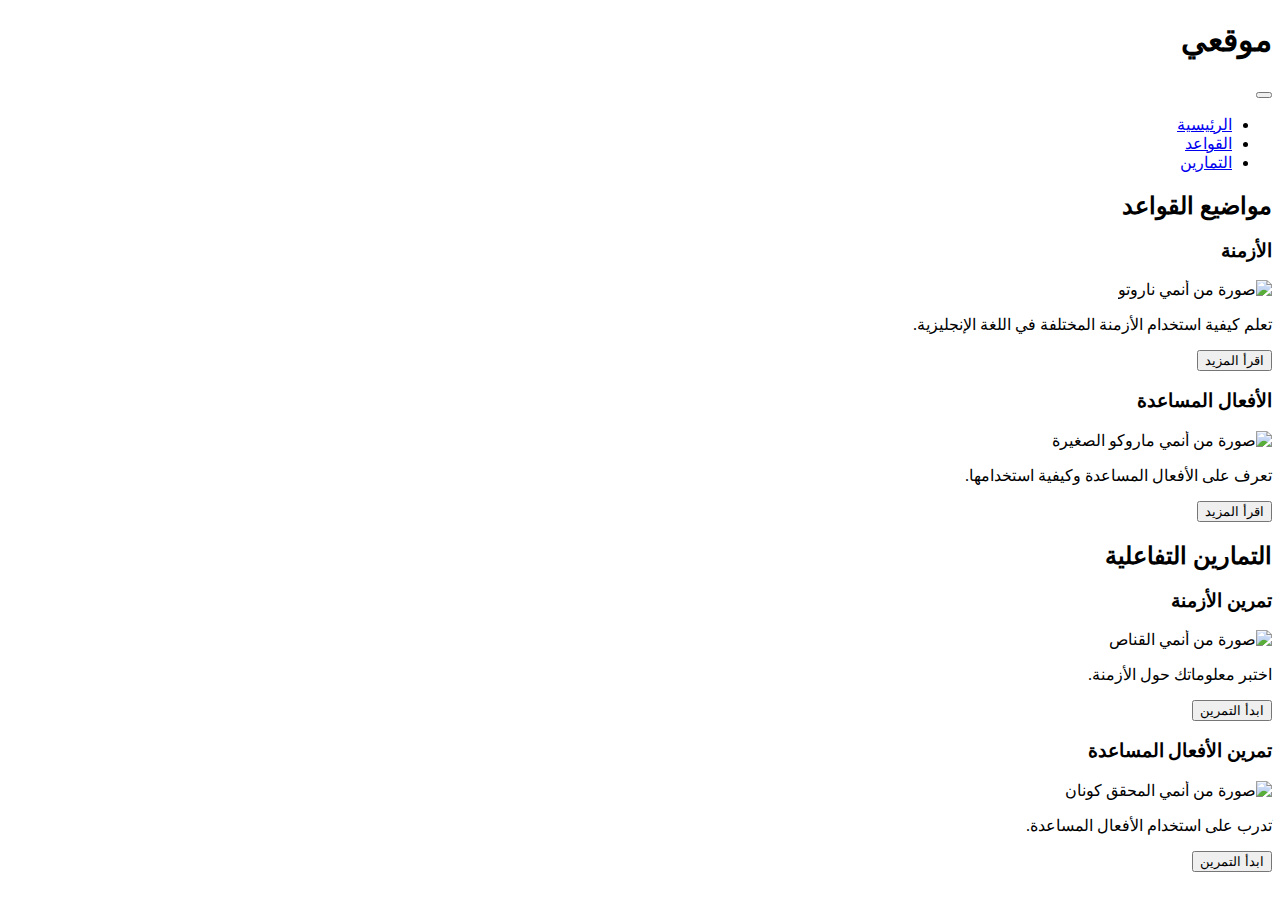
==== index.html @ b3e502c0 "Add files via upload" ====
<!DOCTYPE html>
<html lang="ar" dir="rtl">
<head>
    <meta charset="UTF-8">
    <meta name="viewport" content="width=device-width, initial-scale=1.0">
    <title>تعلم قواعد اللغة الإنجليزية (نمط الأنمي)</title>
    <link rel="stylesheet" href="style.css">
    <link rel="preconnect" href="https://fonts.googleapis.com">
    <link rel="preconnect" href="https://fonts.gstatic.com" crossorigin>
    <link href="https://fonts.googleapis.com/css2?family=M+PLUS+Rounded+1c:wght@300;400;700&display=swap" rel="stylesheet">
</head>
<body>
    <header class="header">
        <h1 class="logo">موقعي</h1>
        <button id="menu-toggle" class="menu-toggle">
            <div class="bar"></div>
            <div class="bar"></div>
            <div class="bar"></div>
        </button>
    </header>

    <nav id="menu" class="menu">
        <ul>
            <li><a href="index.html">الرئيسية</a></li>
            <li><a href="rules.html">القواعد</a></li>
            <li><a href="exercise.html">التمارين</a></li>
        </ul>
    </nav>

    <main class="main-content">
        <section class="grammar-topics">
            <h2>مواضيع القواعد</h2>
            <div class="topic-card">
                <h3>الأزمنة</h3>
                <img src="imagesnaruto_classroom.jpg" alt="صورة من أنمي ناروتو" class="topic-image">
                <p>تعلم كيفية استخدام الأزمنة المختلفة في اللغة الإنجليزية.</p>
                <button class="learn-more" onclick="location.href='rules.html#times'">اقرأ المزيد</button>
            </div>
            <div class="topic-card">
                <h3>الأفعال المساعدة</h3>
                <img src="imagesmaruko_friends (2).jpg" alt="صورة من أنمي ماروكو الصغيرة" class="topic-image">
                <p>تعرف على الأفعال المساعدة وكيفية استخدامها.</p>
                <button class="learn-more" onclick="location.href='rules.html#auxiliary'">اقرأ المزيد</button>
            </div>
        </section>

        <section class="exercise">
            <h2>التمارين التفاعلية</h2>
            <div class="exercise-card">
                <h3>تمرين الأزمنة</h3>
                <img src="imageshunter_x_hunter_group.jpg" alt="صورة من أنمي القناص" class="exercise-image">
                <p>اختبر معلوماتك حول الأزمنة.</p>
                <button class="start-exercise" onclick="location.href='exercise.html#times'">ابدأ التمرين</button>
            </div>
            <div class="exercise-card">
                <h3>تمرين الأفعال المساعدة</h3>
                <img src="imagesconan_classroom.jpg" alt="صورة من أنمي المحقق كونان" class="exercise-image">
                <p>تدرب على استخدام الأفعال المساعدة.</p>
                <button class="start-exercise" onclick="location.href='exercise.html#auxiliary'">ابدأ التمرين</button>
            </div>
        </section>
    </main>

    <script src="script.js"></script>
</body>
</html>
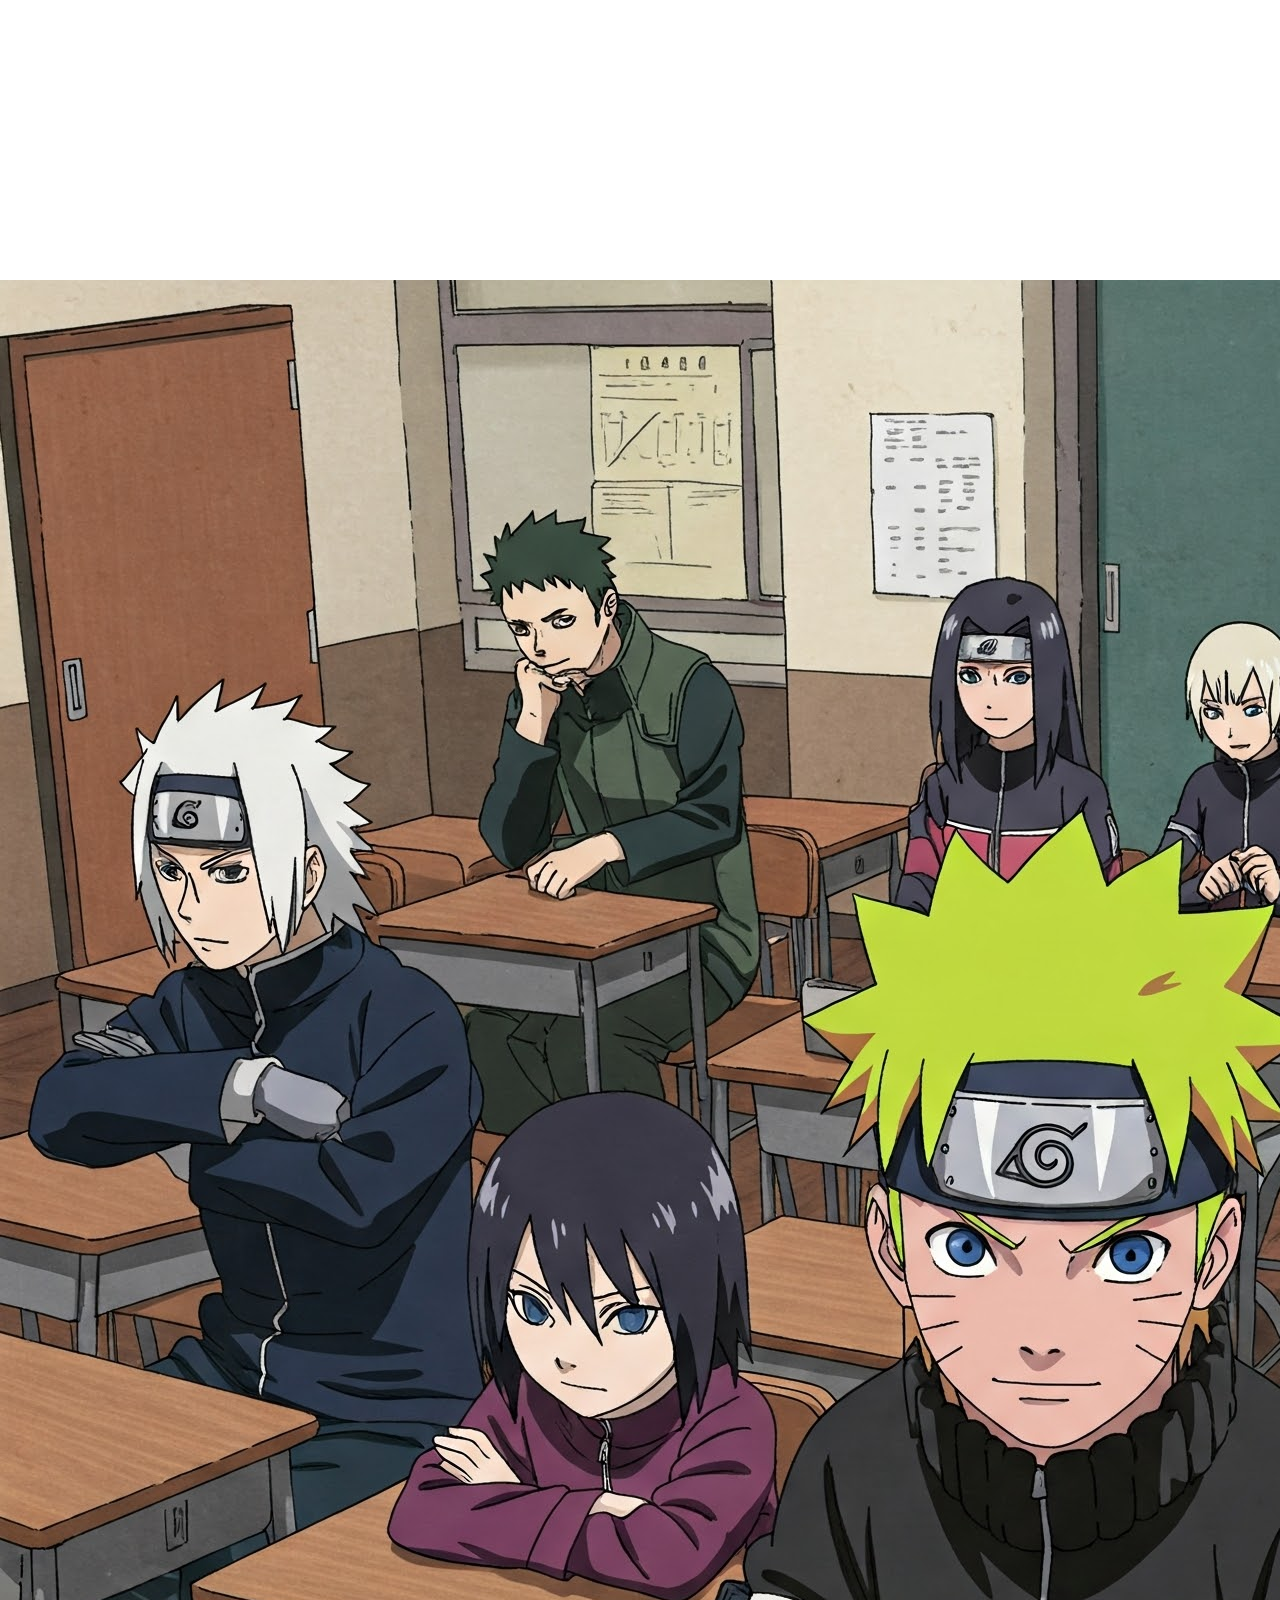
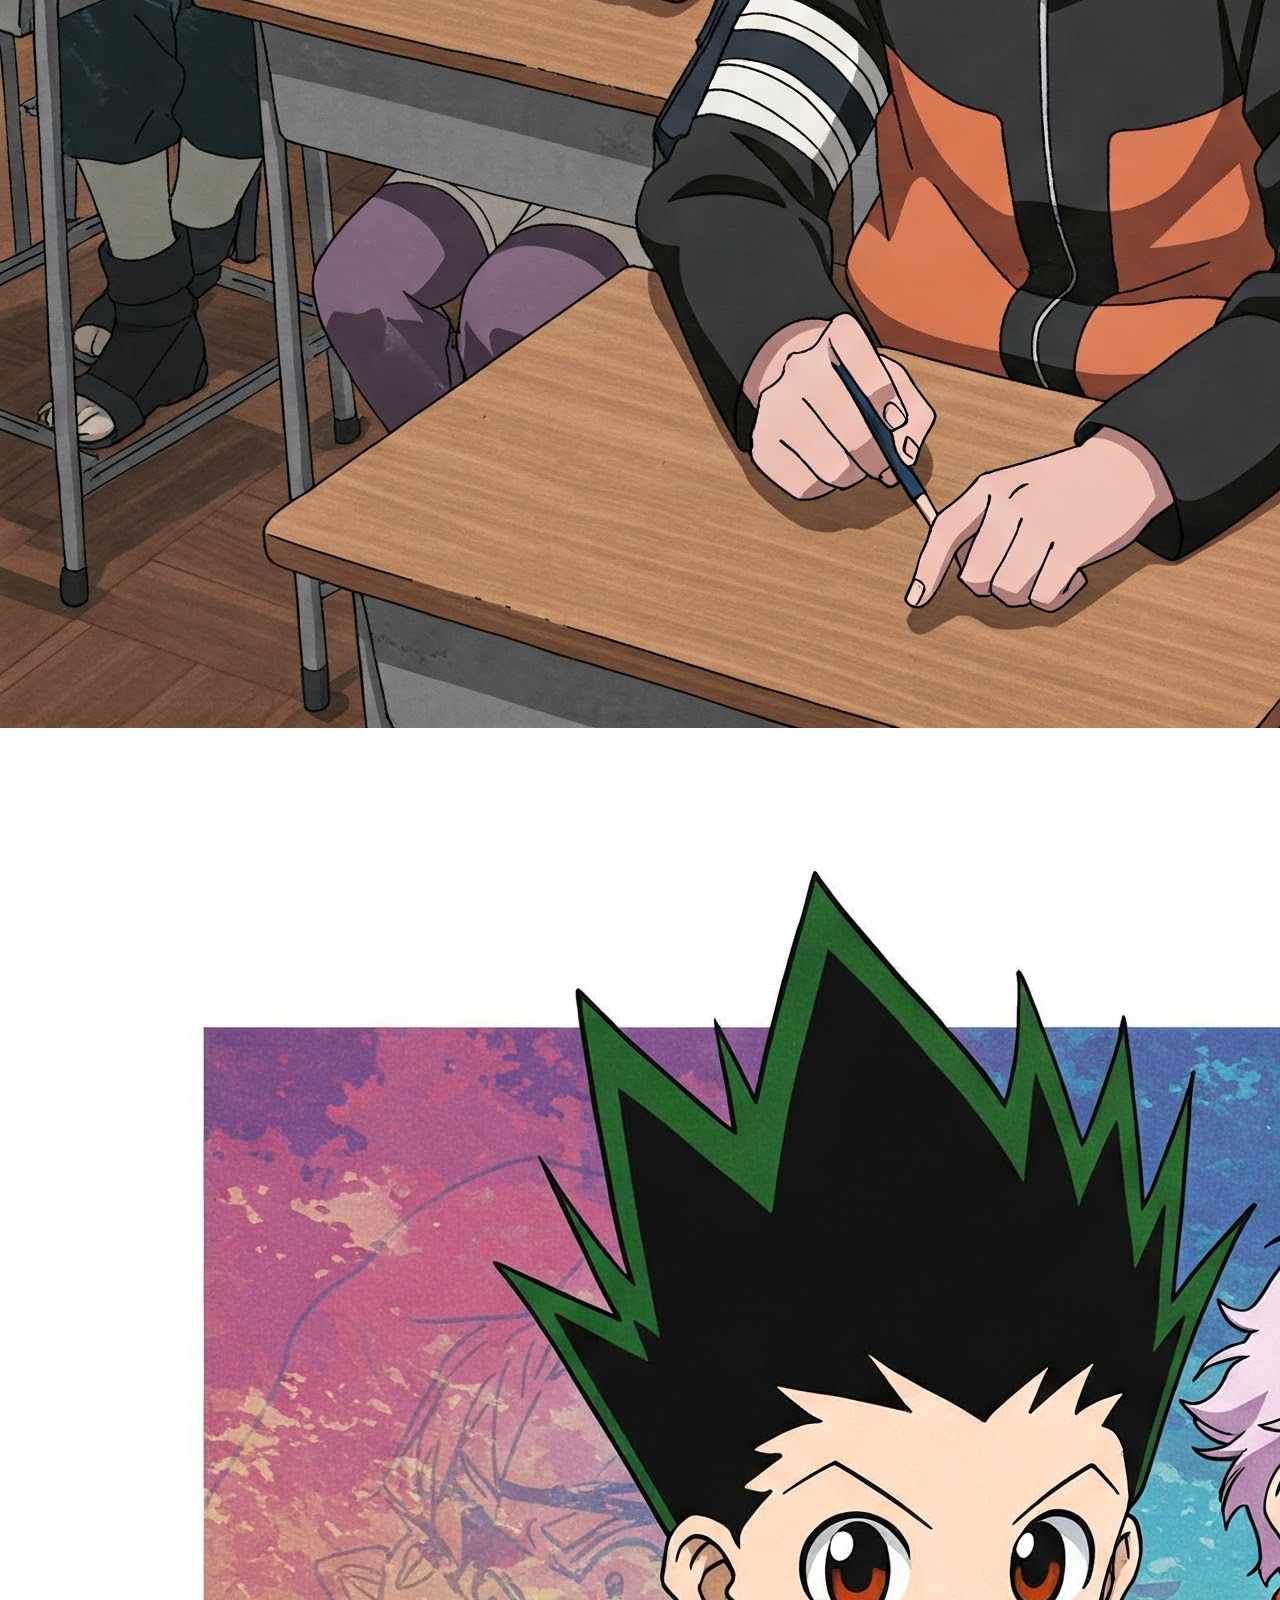
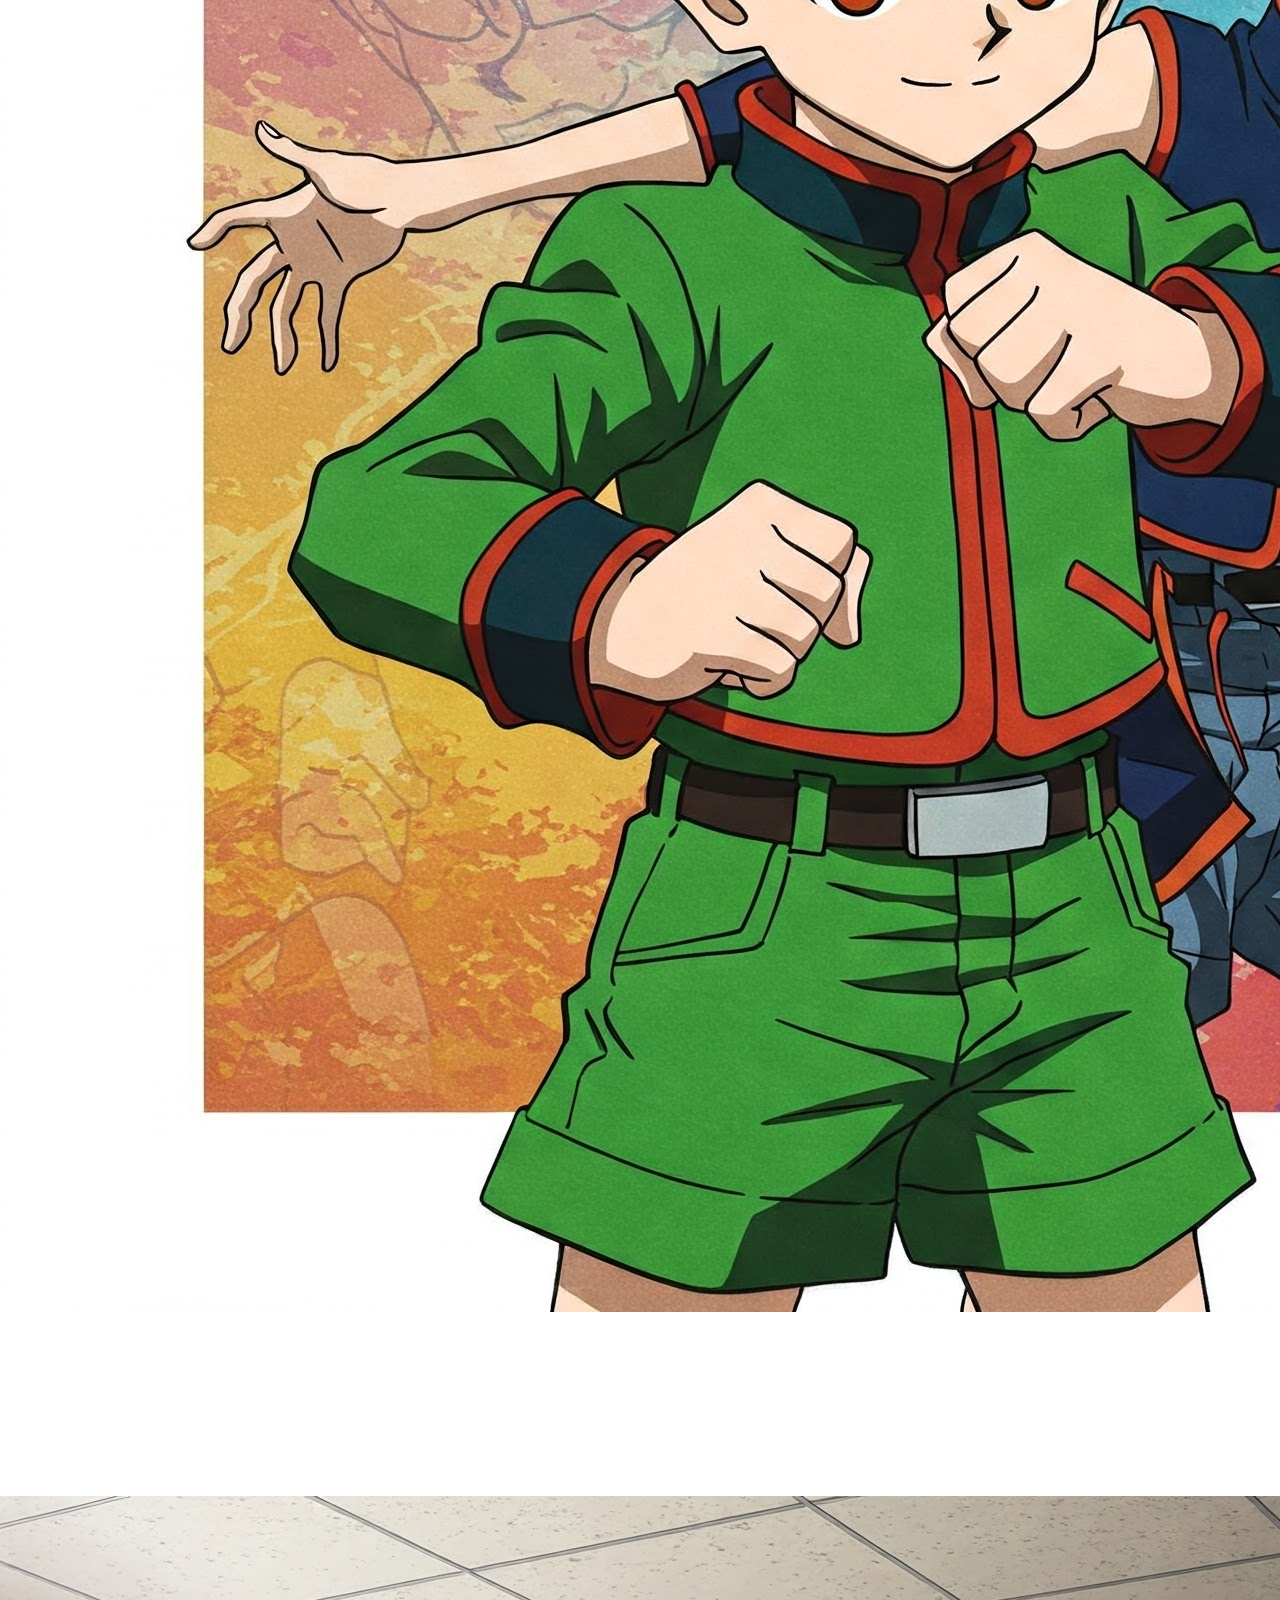
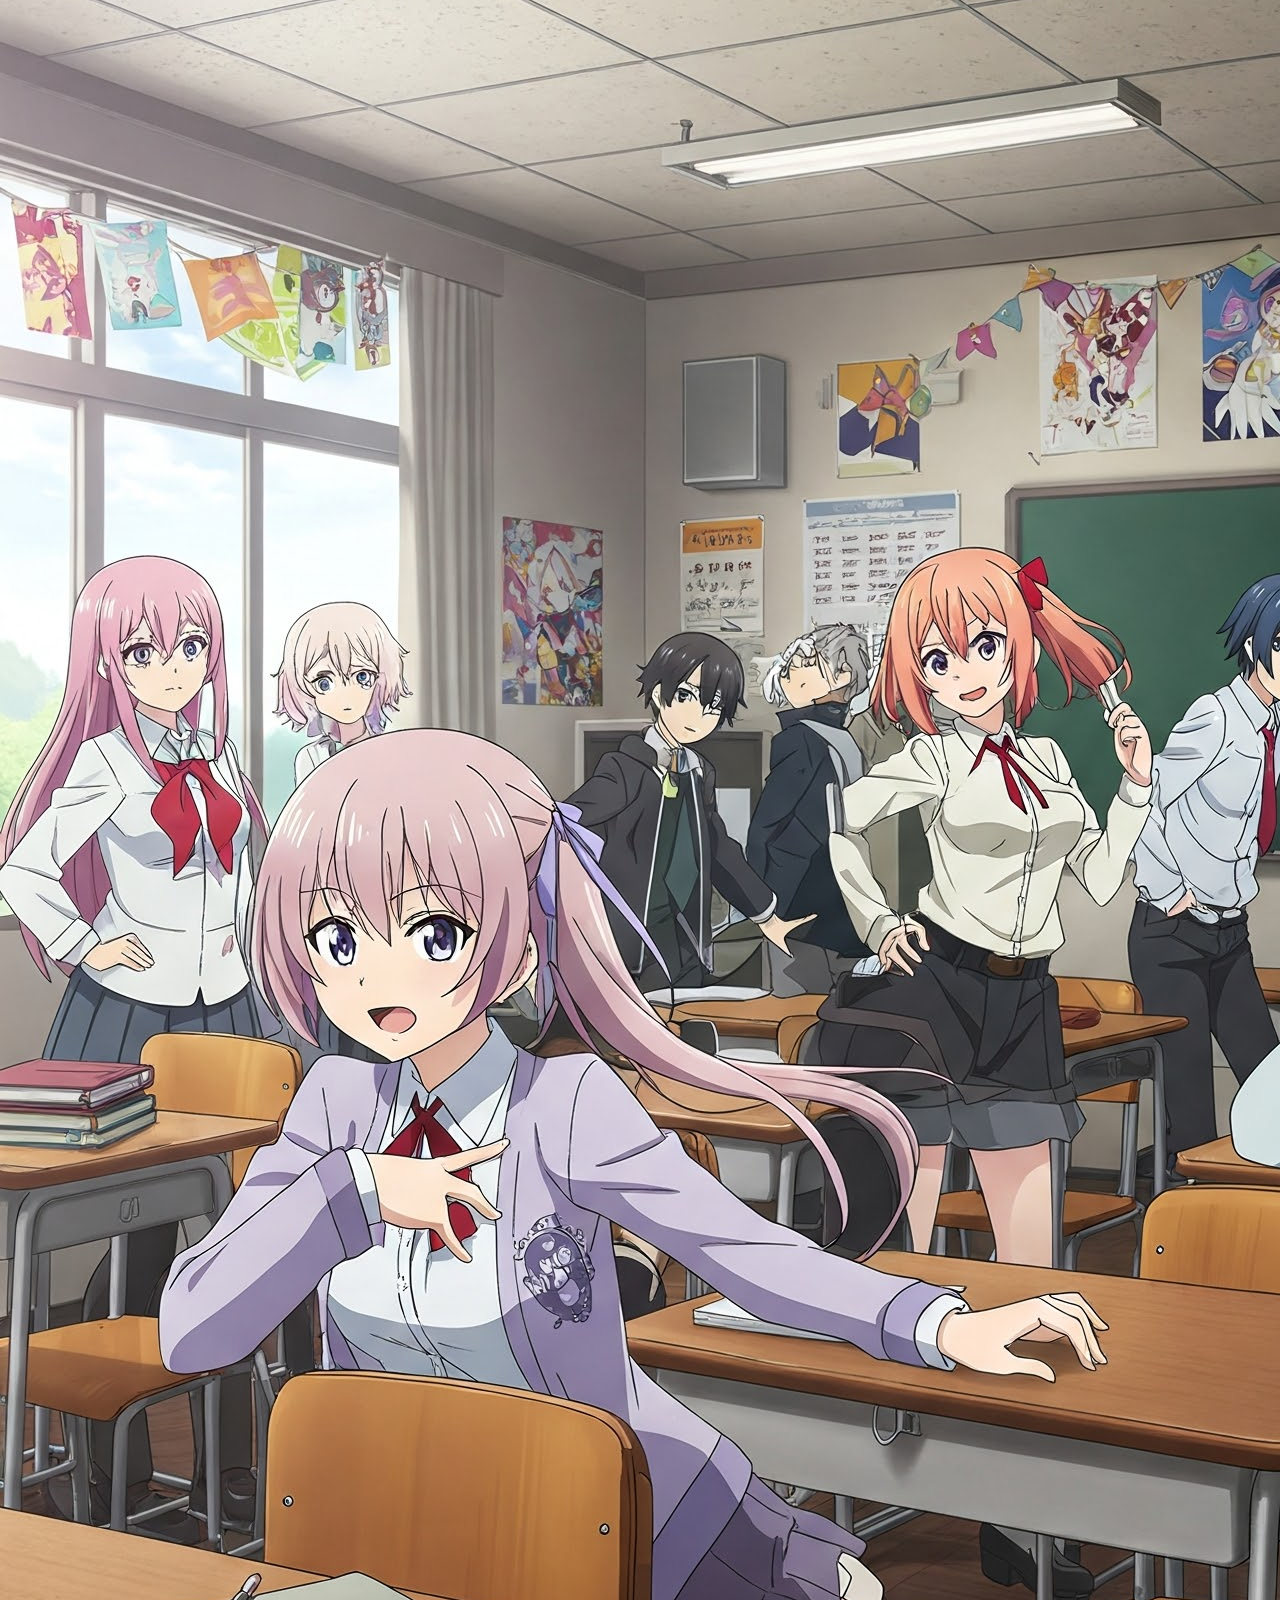
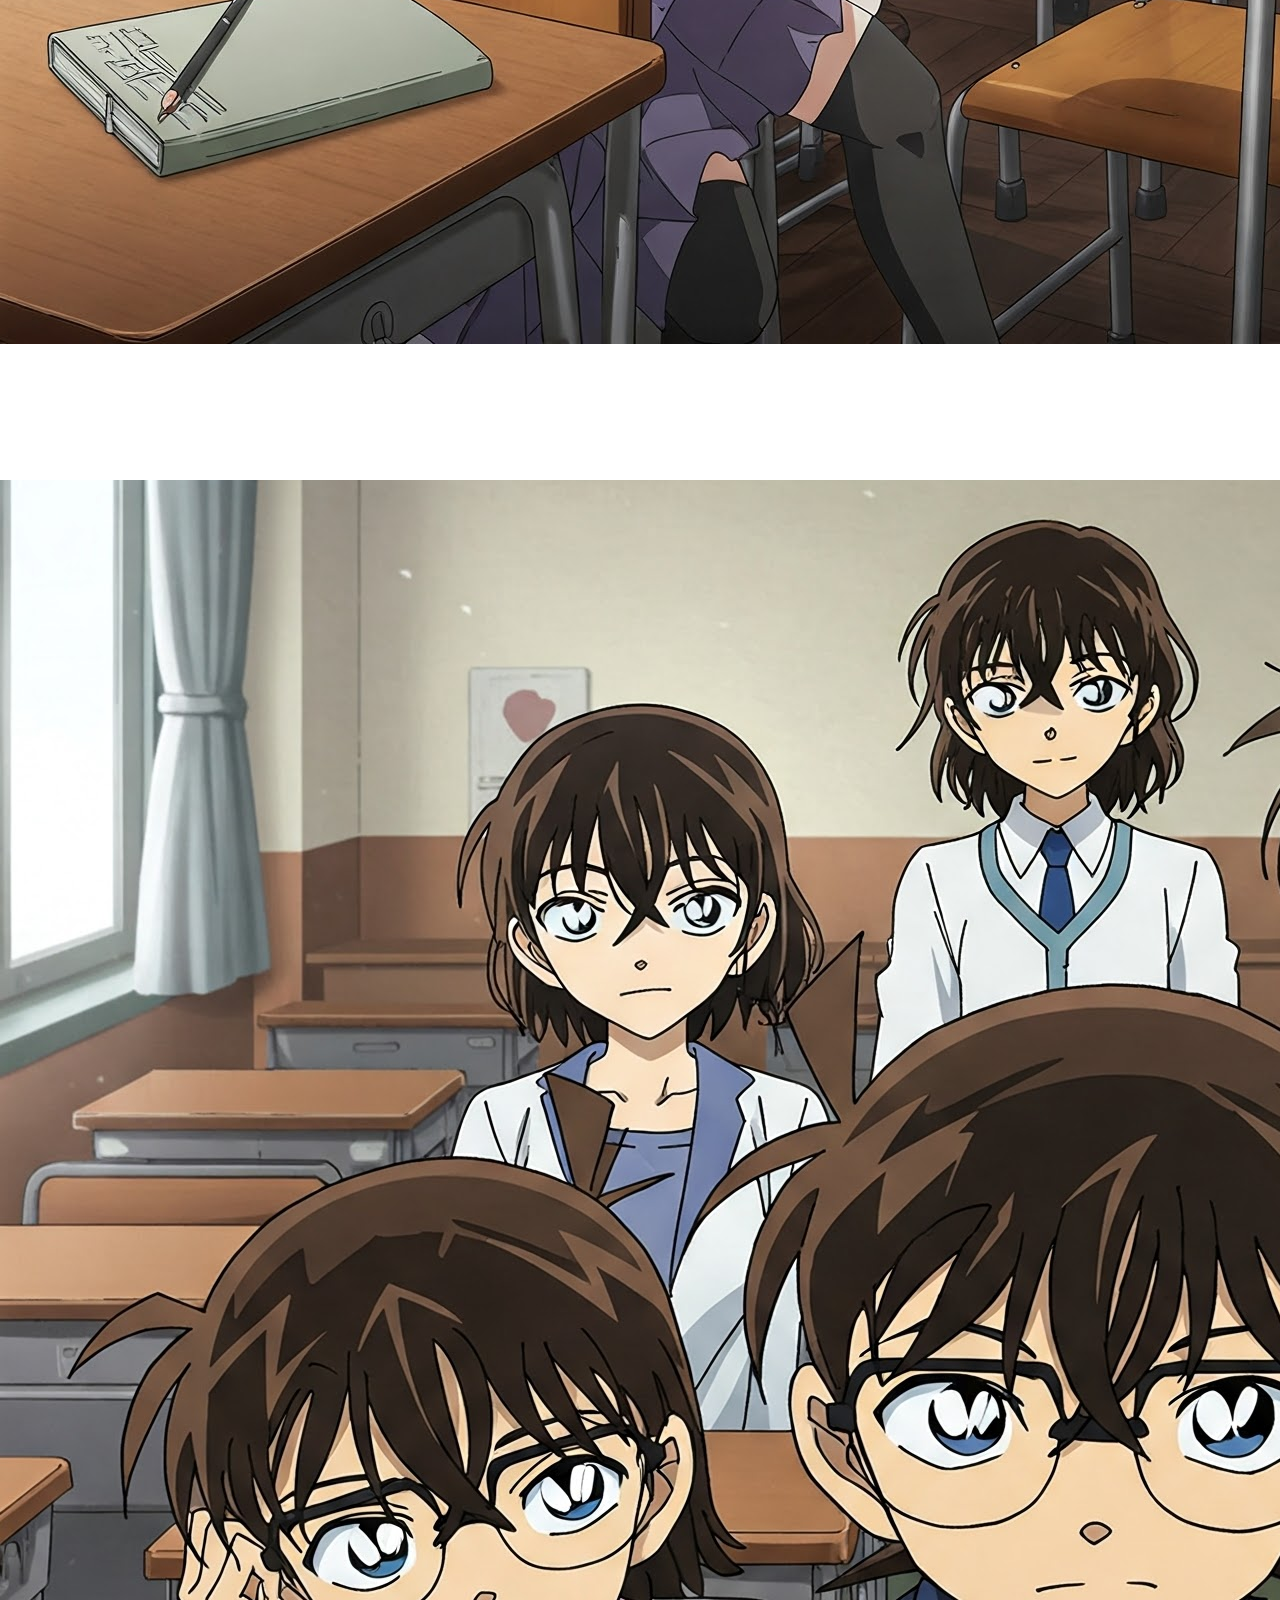
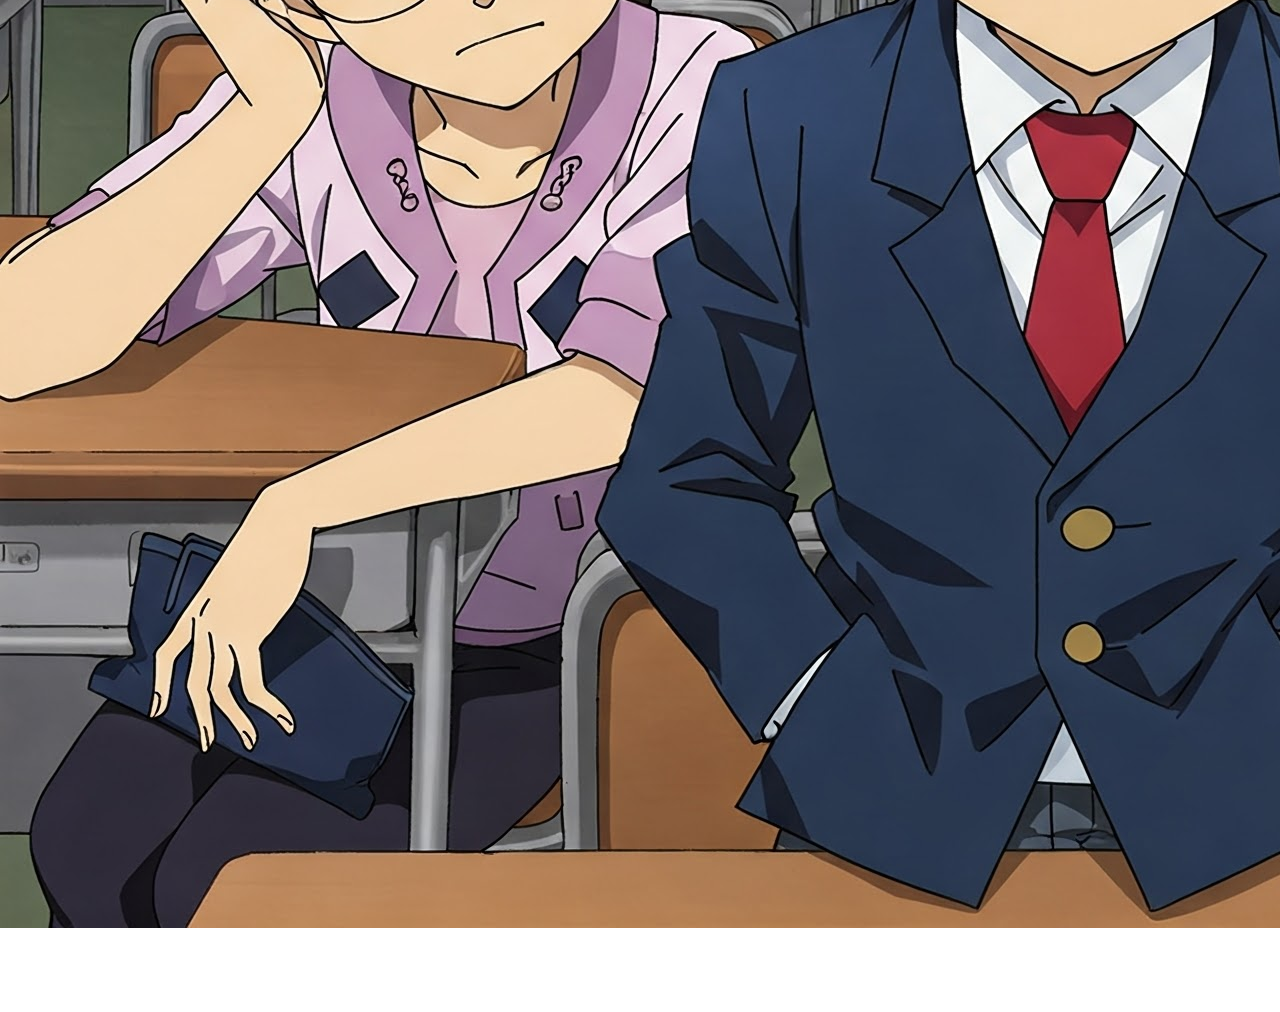
==== commit 4d9aa39b: "Update index.html" ====
--- a/index.html
+++ b/index.html
@@ -4,7 +4,7 @@
     <meta charset="UTF-8">
     <meta name="viewport" content="width=device-width, initial-scale=1.0">
     <title>تعلم قواعد اللغة الإنجليزية (نمط الأنمي)</title>
-    <link rel="stylesheet" href="style.css">
+    <link rel="stylesheet" href="css/style.css">
     <link rel="preconnect" href="https://fonts.googleapis.com">
     <link rel="preconnect" href="https://fonts.gstatic.com" crossorigin>
     <link href="https://fonts.googleapis.com/css2?family=M+PLUS+Rounded+1c:wght@300;400;700&display=swap" rel="stylesheet">
@@ -63,4 +63,4 @@
 
     <script src="script.js"></script>
 </body>
-</html>+</html>
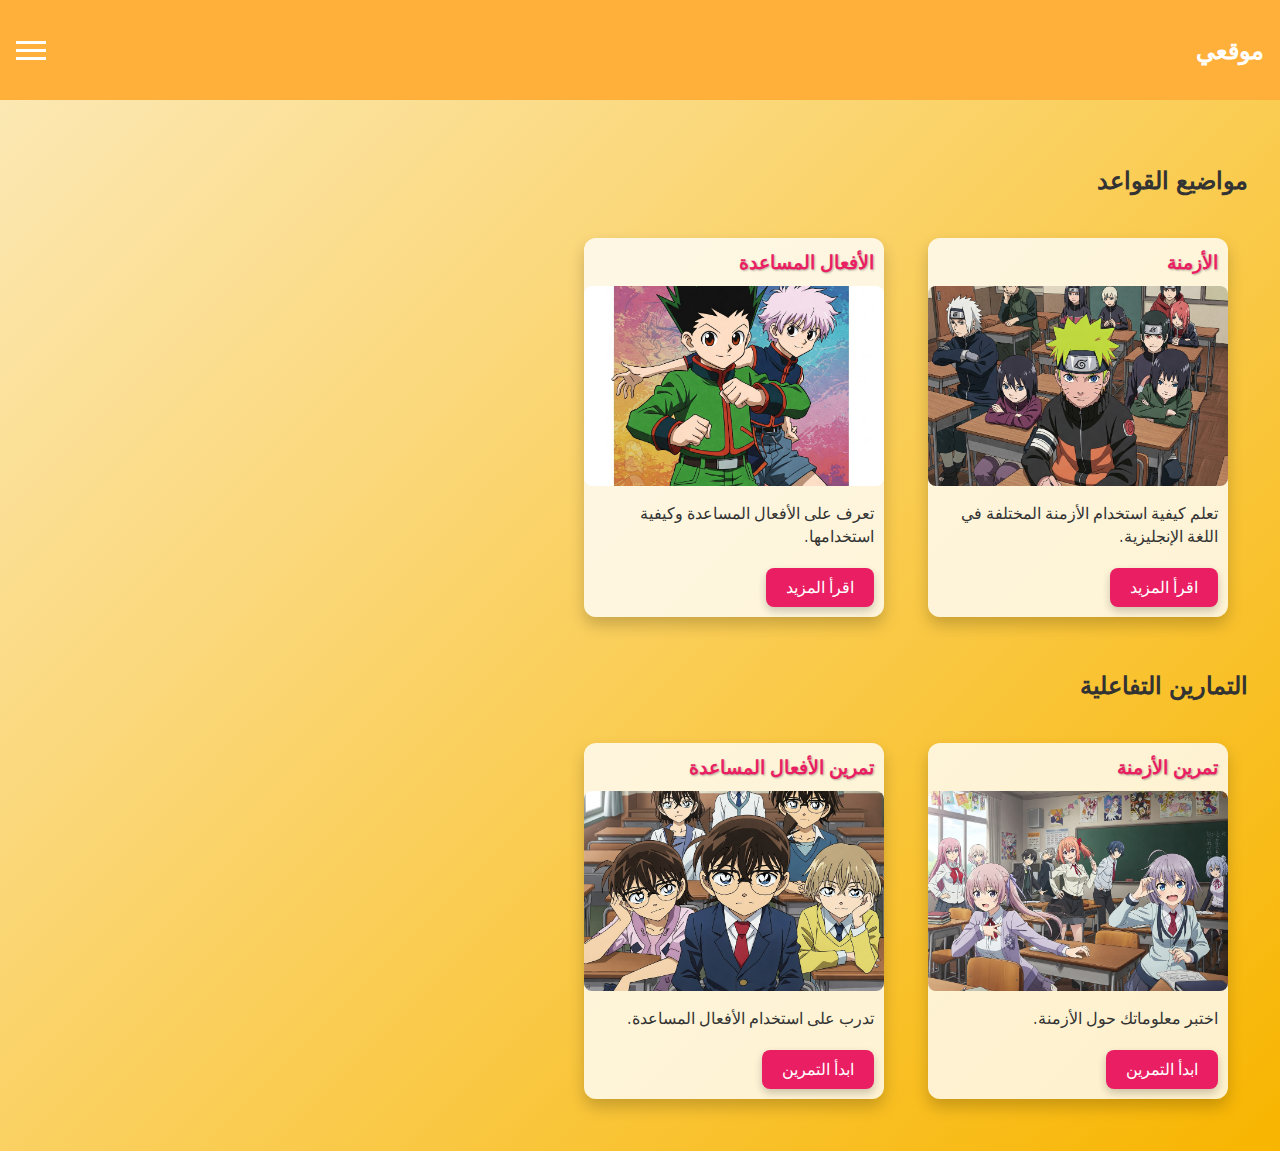
==== commit 4c4c6aab: "Update index.html" ====
--- a/index.html
+++ b/index.html
@@ -4,7 +4,7 @@
     <meta charset="UTF-8">
     <meta name="viewport" content="width=device-width, initial-scale=1.0">
     <title>تعلم قواعد اللغة الإنجليزية (نمط الأنمي)</title>
-    <link rel="stylesheet" href="css/style.css">
+    <link rel="stylesheet" href="style.css">
     <link rel="preconnect" href="https://fonts.googleapis.com">
     <link rel="preconnect" href="https://fonts.gstatic.com" crossorigin>
     <link href="https://fonts.googleapis.com/css2?family=M+PLUS+Rounded+1c:wght@300;400;700&display=swap" rel="stylesheet">
--- a/style.css
+++ b/style.css
@@ -0,0 +1,177 @@
+body {
+    margin: 0;
+    font-family: 'M PLUS Rounded 1c', sans-serif;
+    background: linear-gradient(135deg, #fceabb, #f8b500);
+    color: #333;
+}
+
+.header {
+    background-color: #ffb03b;
+    color: white;
+    display: flex;
+    justify-content: space-between;
+    align-items: center;
+    padding: 1rem;
+}
+
+.logo {
+    font-size: 1.5rem;
+}
+
+.menu-toggle {
+    background: none;
+    border: none;
+    cursor: pointer;
+    padding: 0;
+    display: flex;
+    flex-direction: column;
+    justify-content: space-around;
+    height: 24px;
+    width: 30px;
+}
+
+.bar {
+    background-color: white;
+    height: 3px;
+    width: 100%;
+}
+
+.menu {
+    background-color: white;
+    display: none;
+    padding: 1rem;
+}
+
+.menu ul {
+    list-style: none;
+    padding: 0;
+    margin: 0;
+}
+
+.menu a {
+    display: block;
+    padding: 0.5rem 0;
+    text-decoration: none;
+    color: #333;
+}
+
+.show {
+    display: block;
+}
+
+.main-content {
+    padding: 2rem;
+}
+
+.grammar-topics, .exercise {
+    margin-top: 30px;
+}
+
+.topic-card, .exercise-card {
+    display: inline-block;
+    width: 300px;
+    margin: 20px;
+    background-color: rgba(255, 255, 255, 0.8);
+    border-radius: 12px;
+    box-shadow: 0 8px 16px rgba(0, 0, 0, 0.2);
+    transition: transform 0.3s ease;
+}
+
+.topic-card:hover, .exercise-card:hover {
+    transform: translateY(-5px);
+}
+
+.topic-card h3, .exercise-card h3 {
+    padding: 10px;
+    margin: 0;
+    color: #e91e63;
+    text-shadow: 1px 1px 2px rgba(0, 0, 0, 0.3);
+}
+
+.topic-card p, .exercise-card p {
+    padding: 0 10px 10px;
+    margin: 0;
+}
+
+.learn-more, .start-exercise {
+    background-color: #e91e63;
+    color: white;
+    padding: 10px 20px;
+    border: none;
+    border-radius: 8px;
+    font-size: 1em;
+    cursor: pointer;
+    margin: 10px;
+    box-shadow: 0 4px 8px rgba(0, 0, 0, 0.2);
+    transition: background-color 0.3s ease;
+}
+
+.learn-more:hover, .start-exercise:hover {
+    background-color: #c2185b;
+}
+
+.exercises {
+    margin-top: 30px;
+    width: 80%;
+    max-width: 800px;
+}
+
+.exercises h2 {
+    color: #e91e63;
+    text-align: center;
+    margin-bottom: 20px;
+    text-shadow: 1px 1px 2px rgba(0, 0, 0, 0.3);
+}
+
+.exercises ol {
+    list-style-position: inside;
+    padding-left: 0;
+}
+
+.exercises li {
+    margin-bottom: 15px;
+    font-size: 1.1rem;
+}
+
+.exercises input[type="text"] {
+    padding: 8px;
+    border: 1px solid #ccc;
+    border-radius: 5px;
+    margin: 5px;
+    width: 60%;
+    max-width: 300px;
+}
+
+.exercises button.start-exercise {
+    background-color: #e91e63;
+    color: white;
+    padding: 12px 25px;
+    border: none;
+    border-radius: 8px;
+    font-size: 1.1rem;
+    cursor: pointer;
+    margin: 20px auto;
+    display: block;
+    box-shadow: 0 4px 8px rgba(0, 0, 0, 0.2);
+    transition: background-color 0.3s ease;
+}
+
+.exercises button.start-exercise:hover {
+    background-color: #c2185b;
+}
+
+#tense-results, #aux-results {
+    margin-top: 20px;
+    text-align: center;
+    font-size: 1.1rem;
+    font-weight: 500;
+}
+/* ... باقي أنماط CSS ... */
+
+.topic-image, .exercise-image {
+    width: 100%; /* اجعل الصور تتناسب مع عرض العنصر الحاوي */
+    max-height: 200px; /* حدد أقصى ارتفاع للصورة */
+    object-fit: cover; /* اجعل الصورة تغطي المساحة المخصصة لها مع الحفاظ على نسبة العرض إلى الارتفاع */
+    border-radius: 8px; /* أضف حدود دائرية للصورة */
+    margin-bottom: 10px; /* أضف مسافة بين الصورة والنص */
+}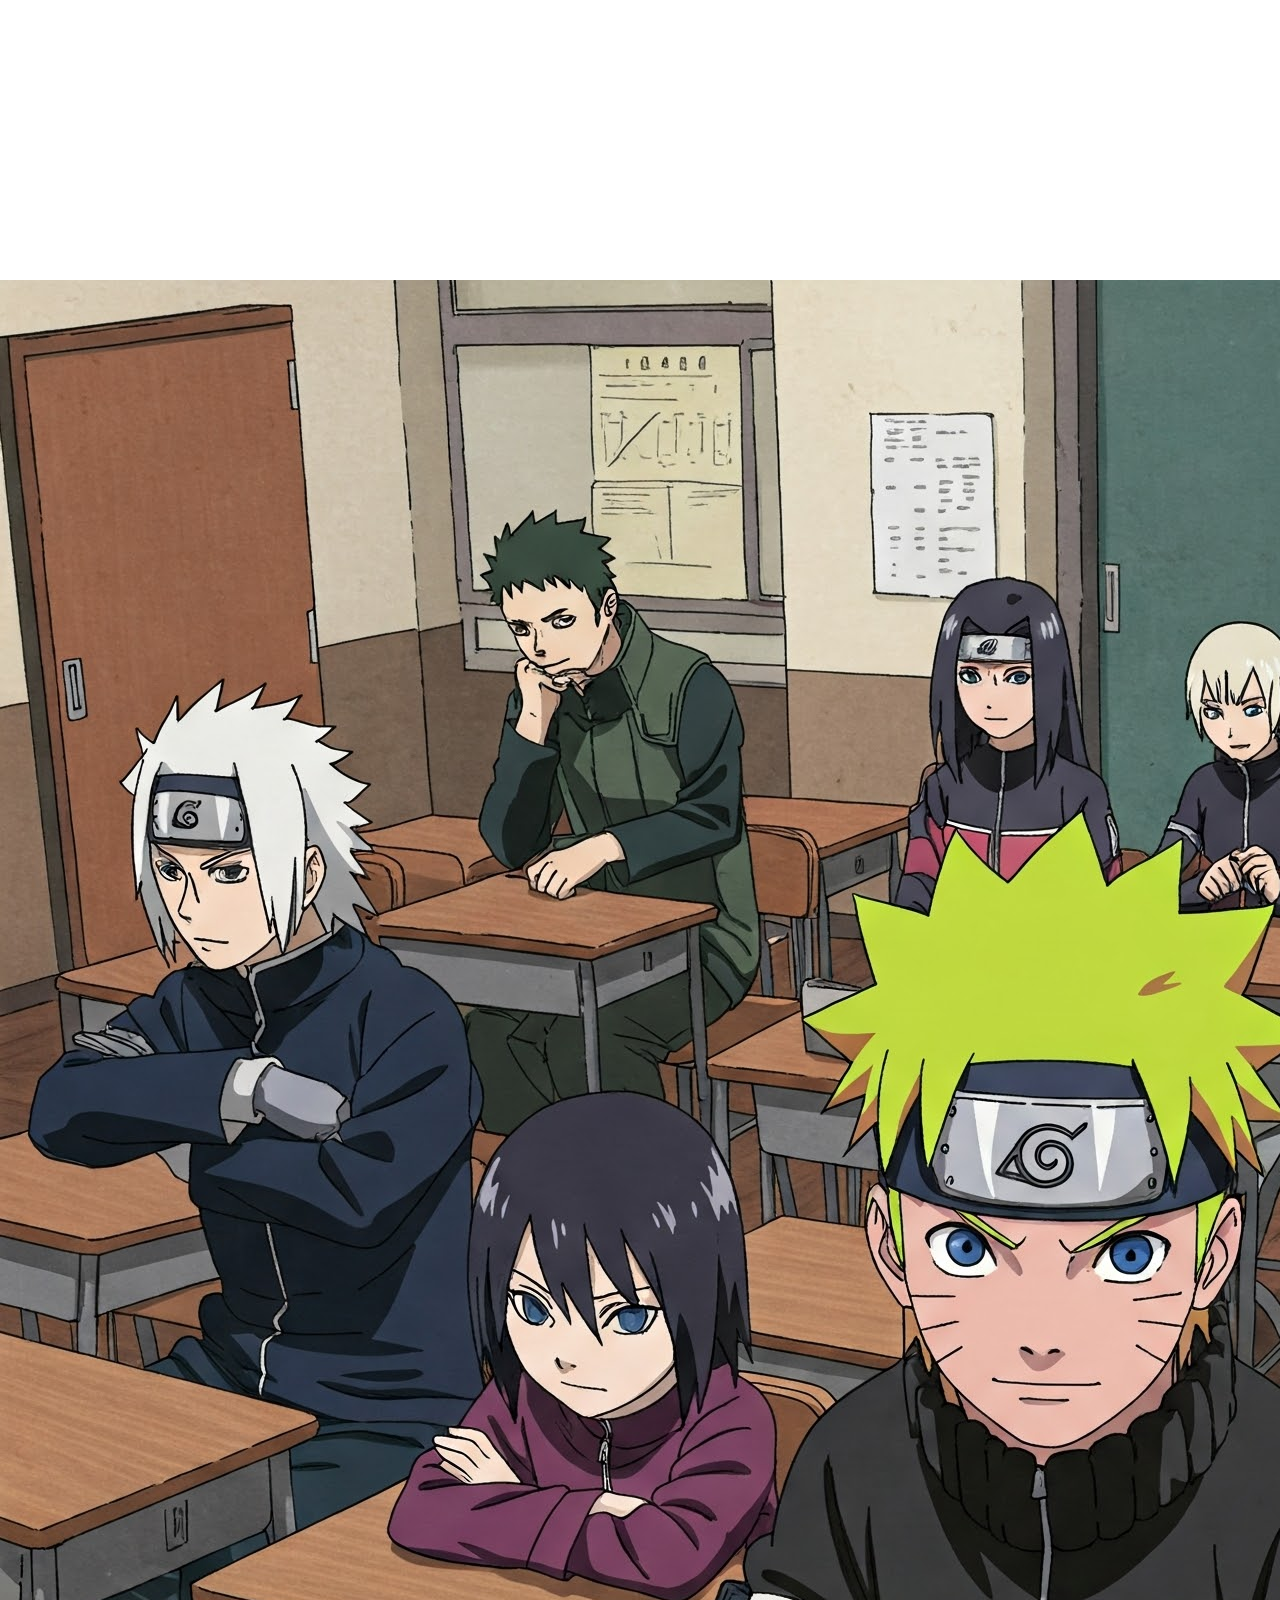
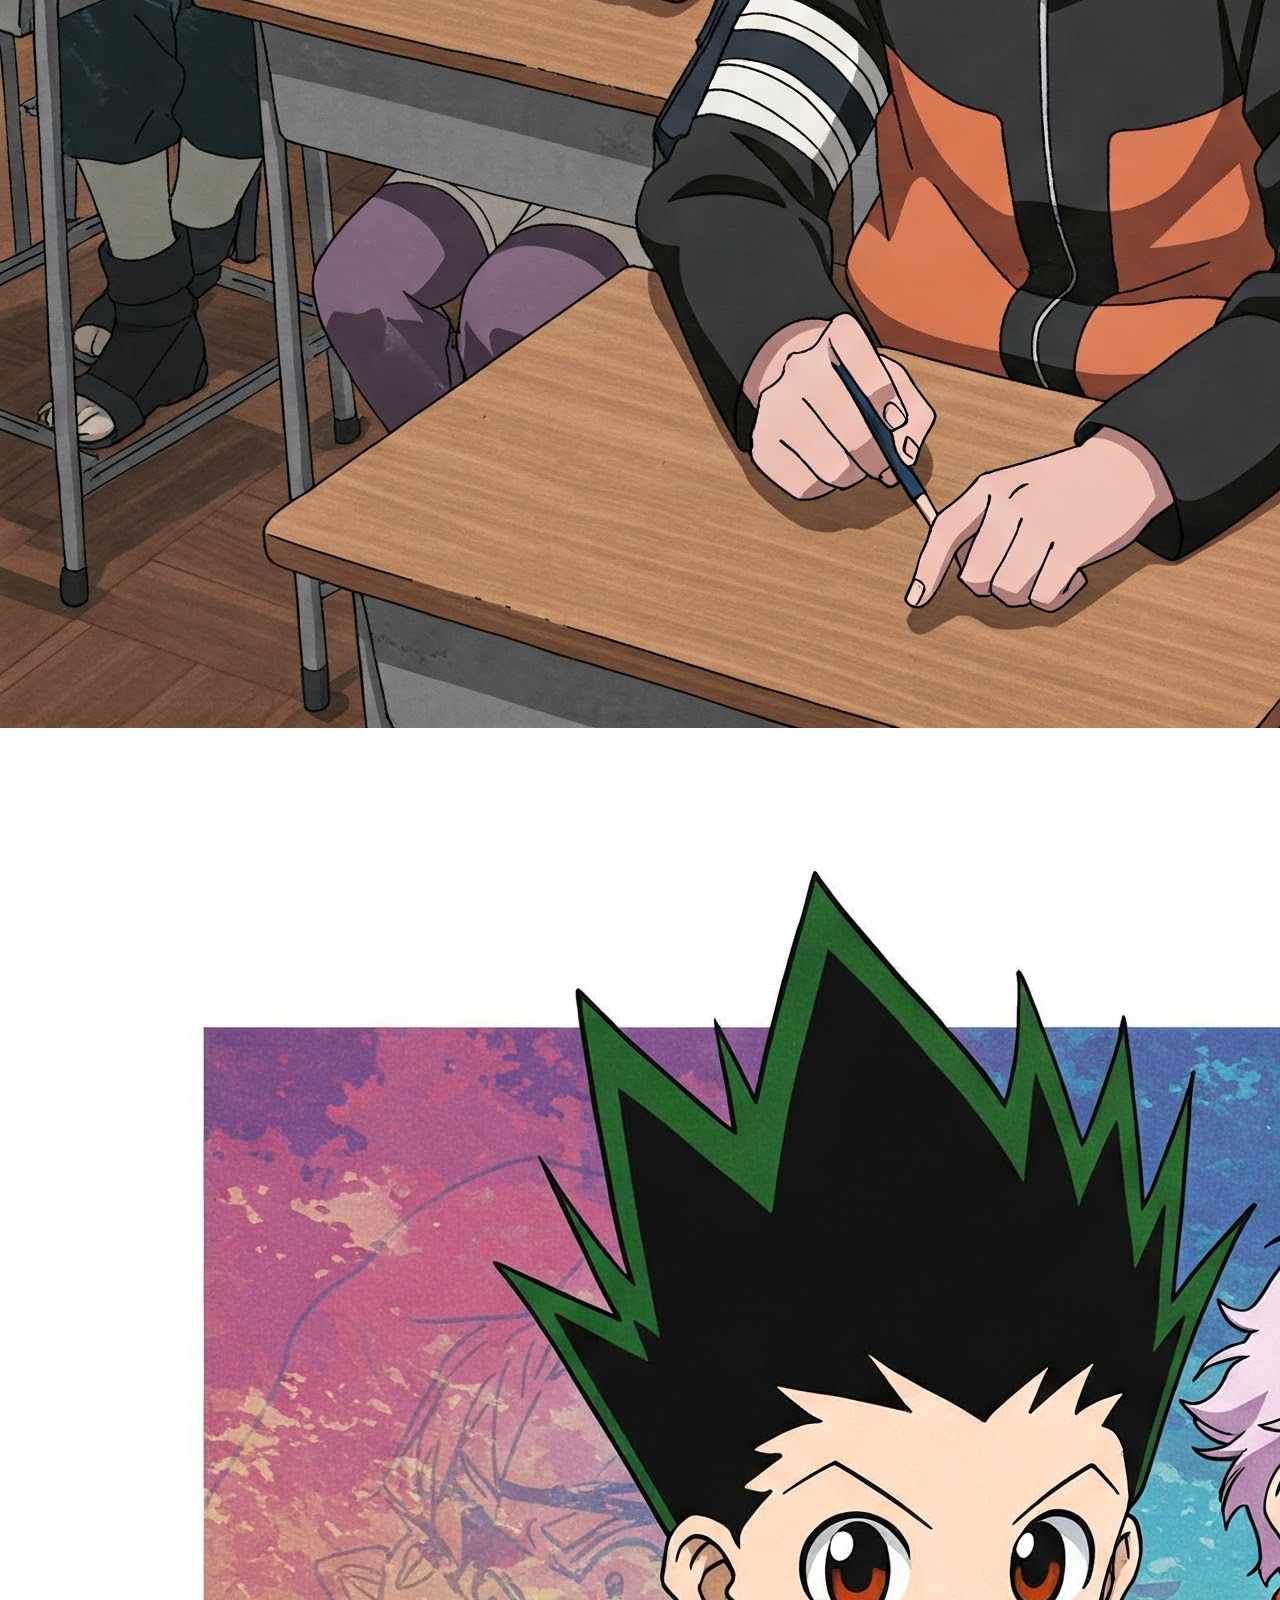
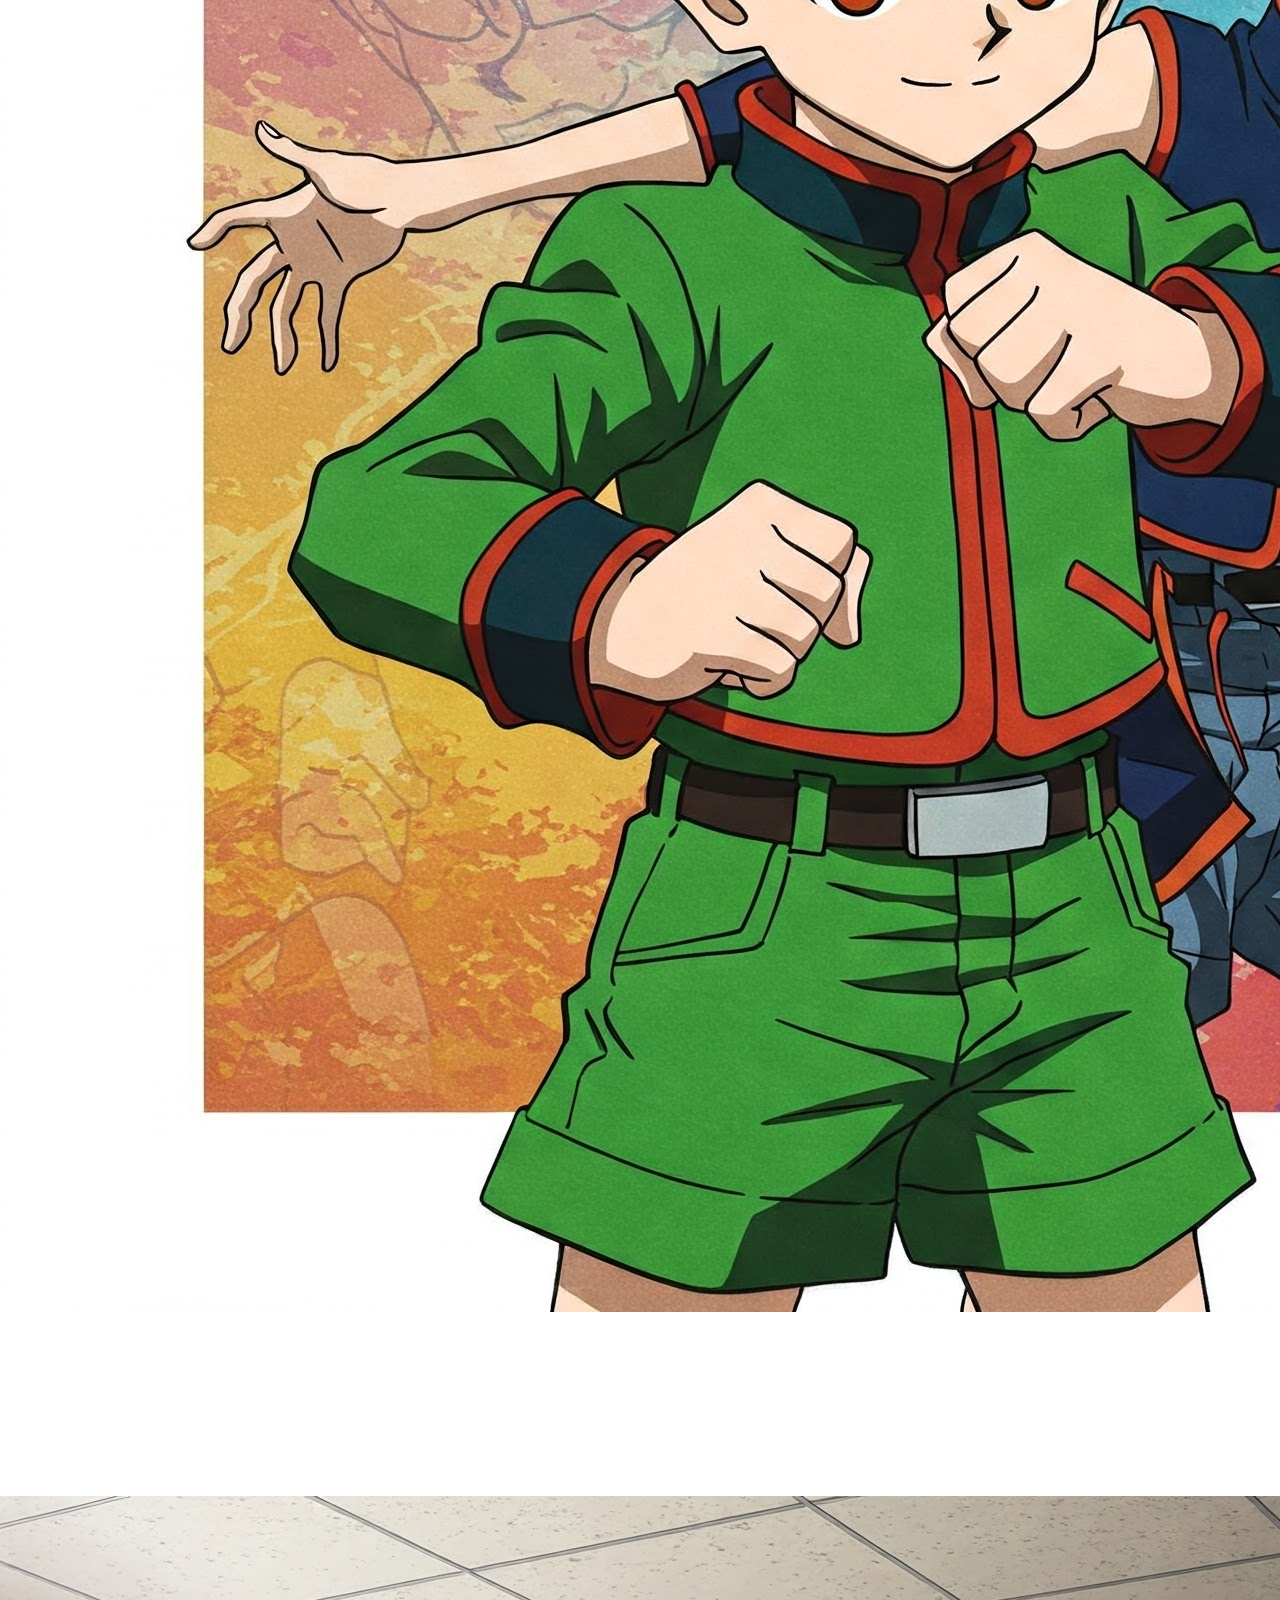
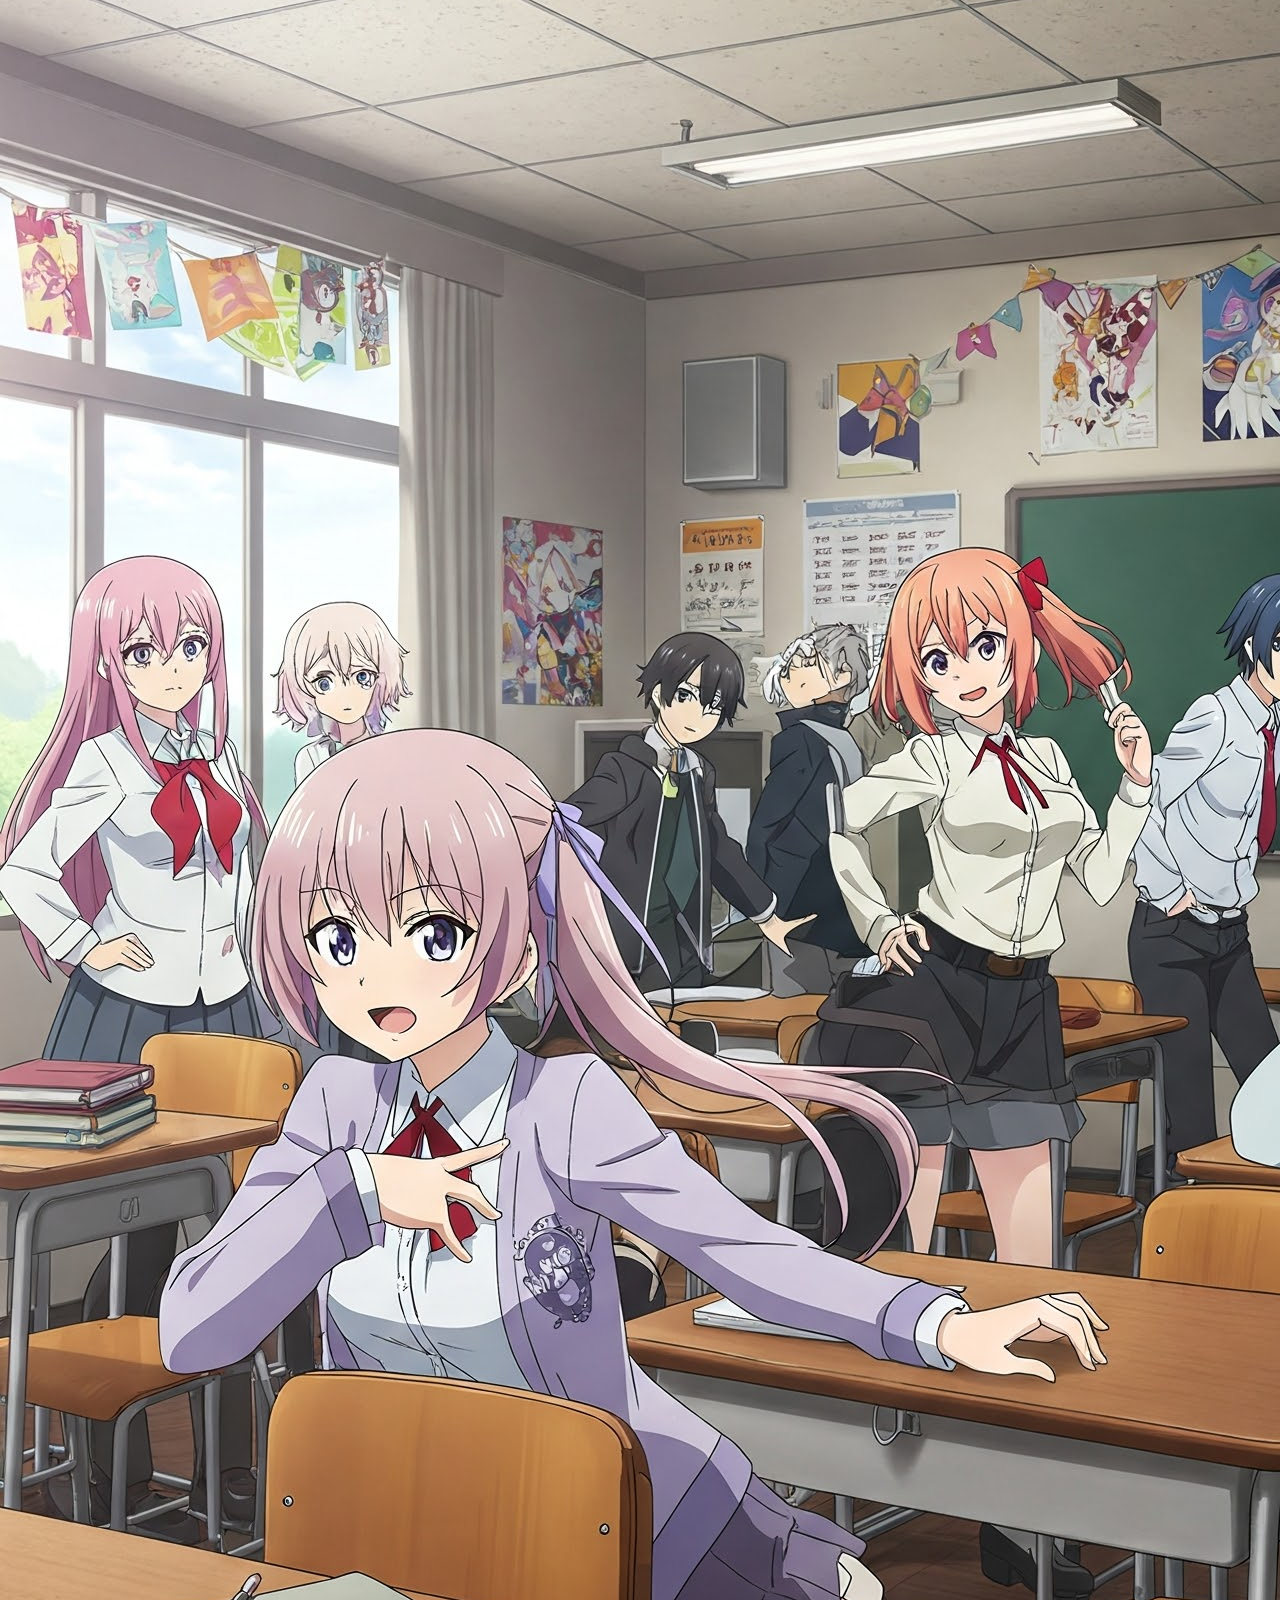
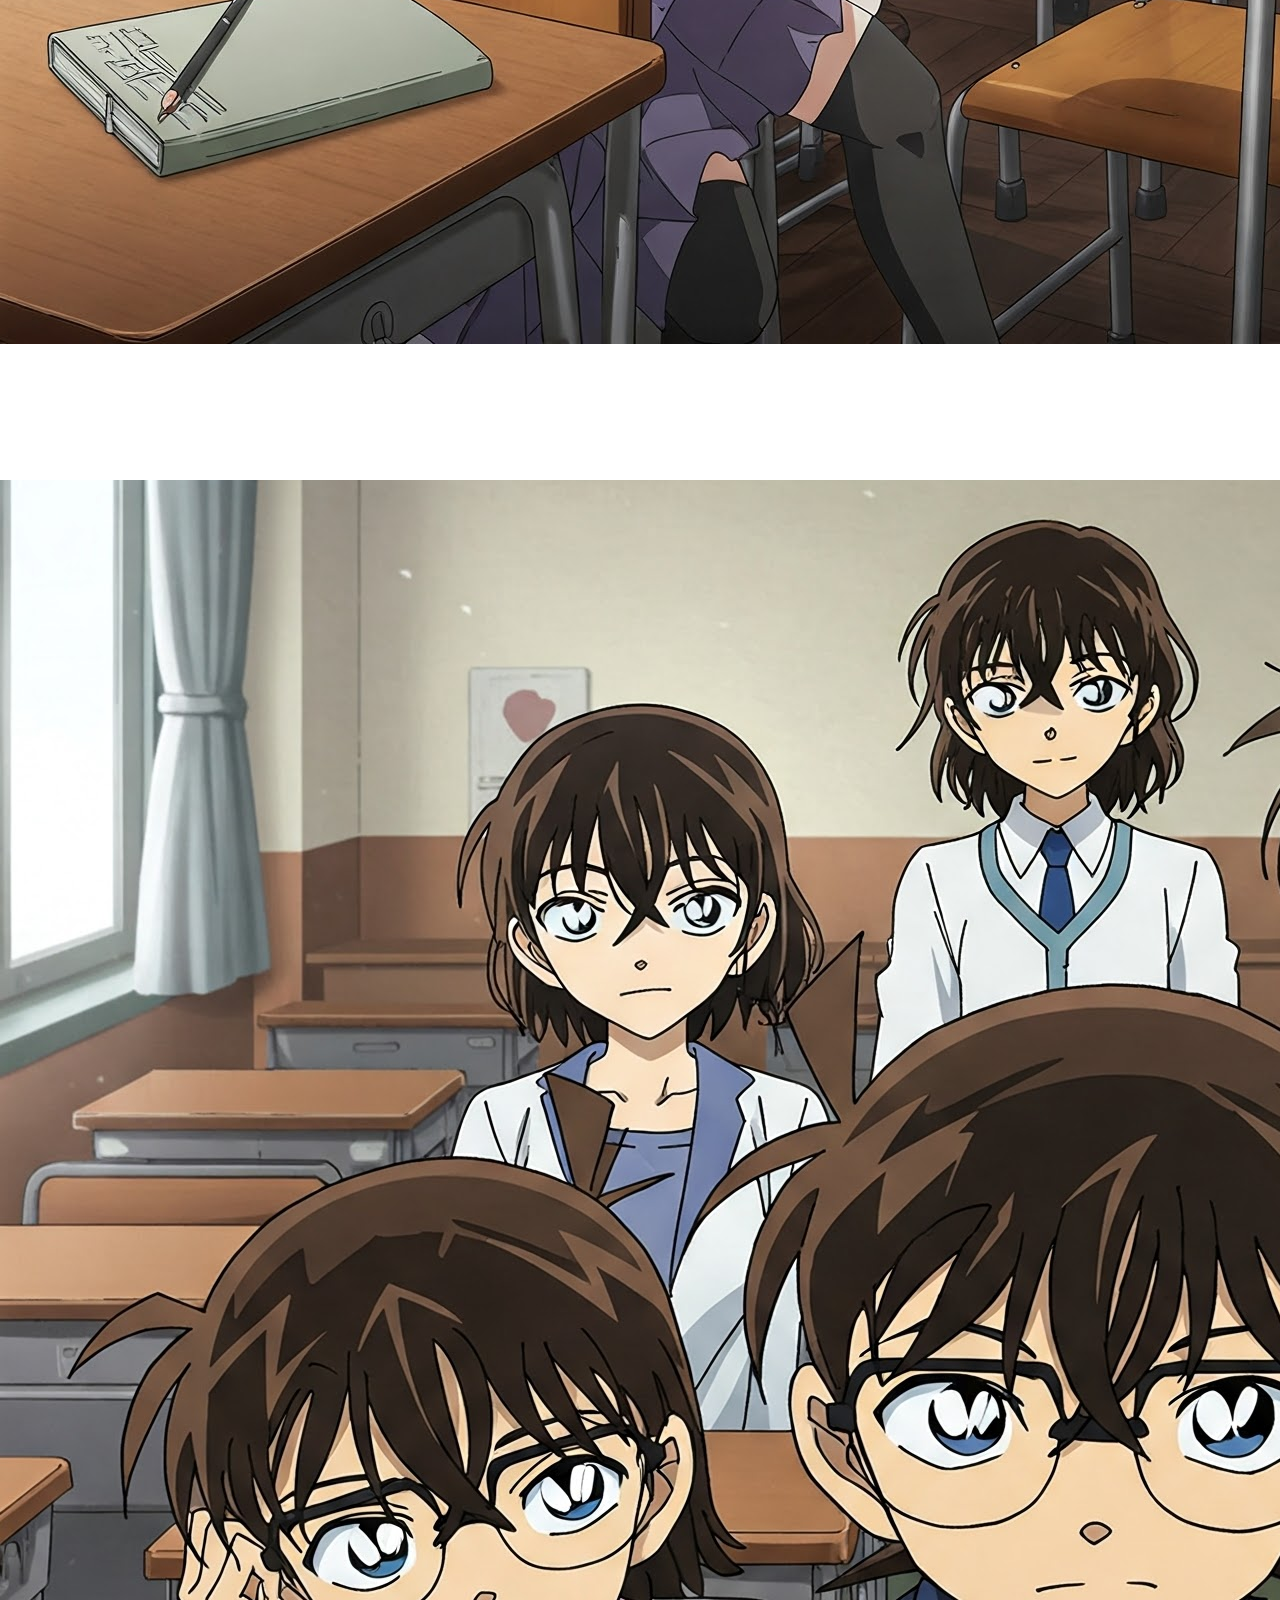
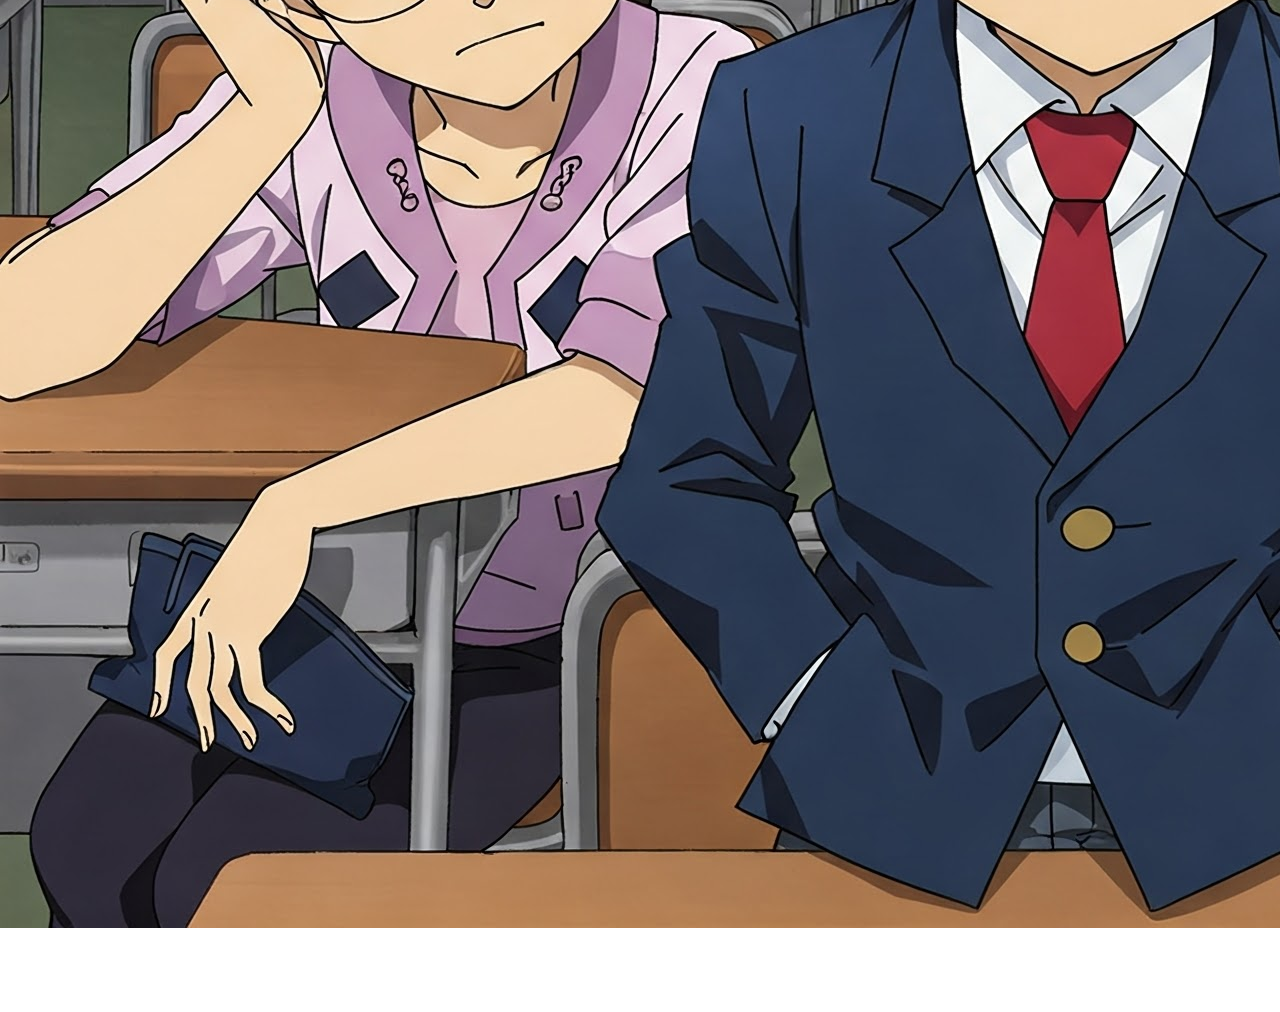
==== commit 6b3ea689: "Update index.html" ====
--- a/index.html
+++ b/index.html
@@ -4,7 +4,7 @@
     <meta charset="UTF-8">
     <meta name="viewport" content="width=device-width, initial-scale=1.0">
     <title>تعلم قواعد اللغة الإنجليزية (نمط الأنمي)</title>
-    <link rel="stylesheet" href="style.css">
+    <link rel="stylesheet" href="css/style.css">
     <link rel="preconnect" href="https://fonts.googleapis.com">
     <link rel="preconnect" href="https://fonts.gstatic.com" crossorigin>
     <link href="https://fonts.googleapis.com/css2?family=M+PLUS+Rounded+1c:wght@300;400;700&display=swap" rel="stylesheet">
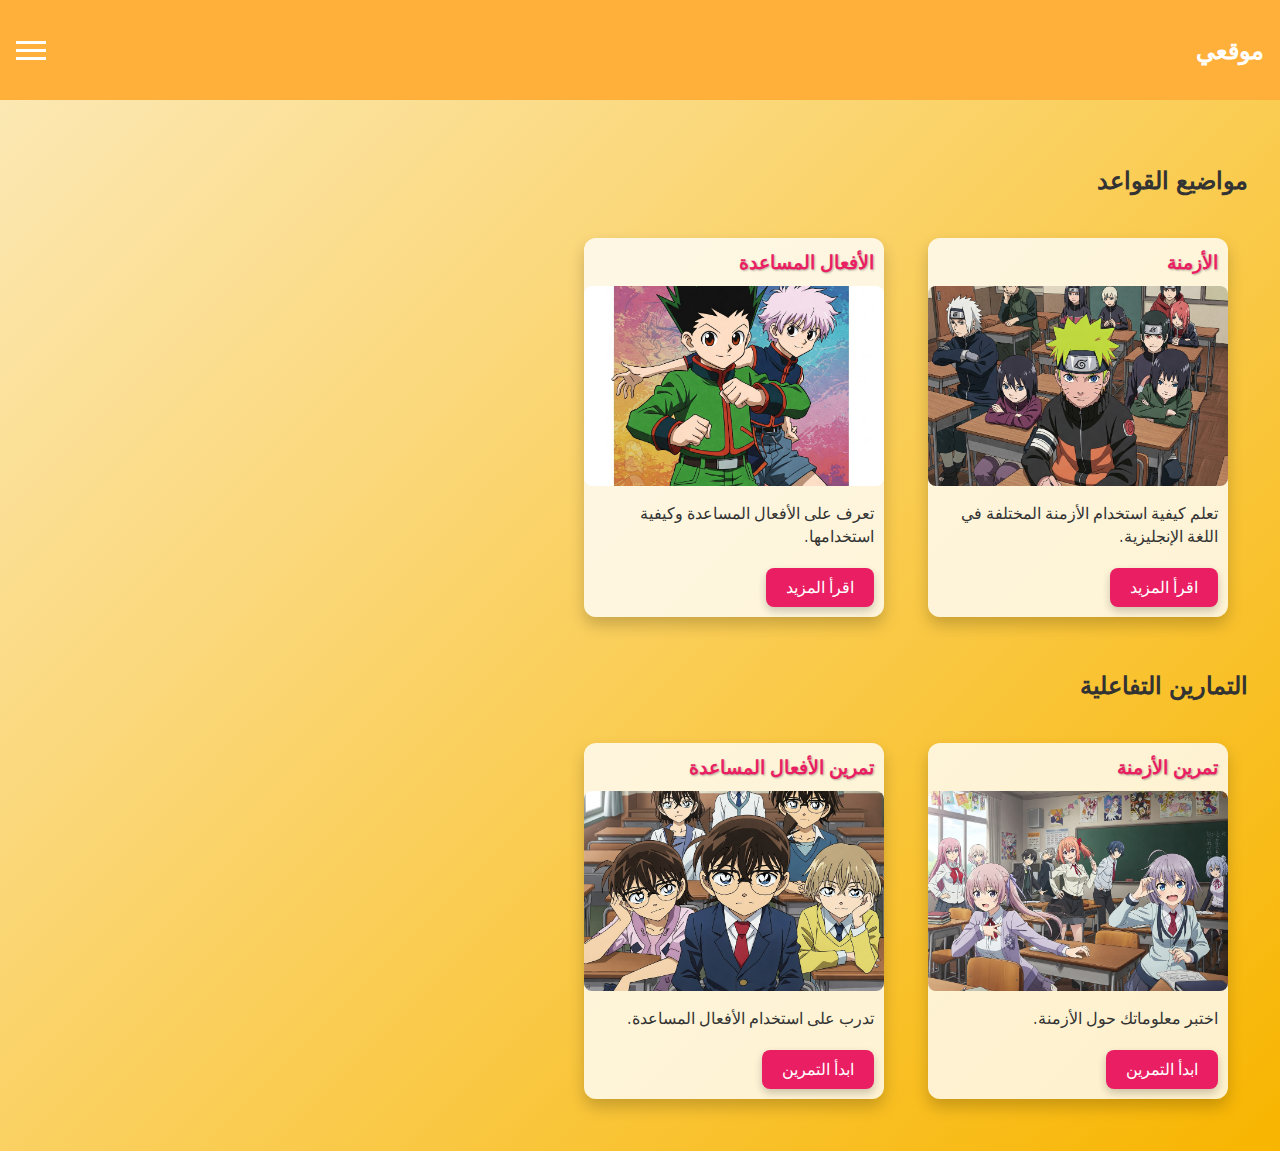
==== commit f9b9b9d0: "Update index.html" ====
--- a/index.html
+++ b/index.html
@@ -4,7 +4,7 @@
     <meta charset="UTF-8">
     <meta name="viewport" content="width=device-width, initial-scale=1.0">
     <title>تعلم قواعد اللغة الإنجليزية (نمط الأنمي)</title>
-    <link rel="stylesheet" href="css/style.css">
+    <link rel="stylesheet" href="style.css">
     <link rel="preconnect" href="https://fonts.googleapis.com">
     <link rel="preconnect" href="https://fonts.gstatic.com" crossorigin>
     <link href="https://fonts.googleapis.com/css2?family=M+PLUS+Rounded+1c:wght@300;400;700&display=swap" rel="stylesheet">
--- a/style.css
+++ b/style.css
@@ -0,0 +1,177 @@
+body {
+    margin: 0;
+    font-family: 'M PLUS Rounded 1c', sans-serif;
+    background: linear-gradient(135deg, #fceabb, #f8b500);
+    color: #333;
+}
+
+.header {
+    background-color: #ffb03b;
+    color: white;
+    display: flex;
+    justify-content: space-between;
+    align-items: center;
+    padding: 1rem;
+}
+
+.logo {
+    font-size: 1.5rem;
+}
+
+.menu-toggle {
+    background: none;
+    border: none;
+    cursor: pointer;
+    padding: 0;
+    display: flex;
+    flex-direction: column;
+    justify-content: space-around;
+    height: 24px;
+    width: 30px;
+}
+
+.bar {
+    background-color: white;
+    height: 3px;
+    width: 100%;
+}
+
+.menu {
+    background-color: white;
+    display: none;
+    padding: 1rem;
+}
+
+.menu ul {
+    list-style: none;
+    padding: 0;
+    margin: 0;
+}
+
+.menu a {
+    display: block;
+    padding: 0.5rem 0;
+    text-decoration: none;
+    color: #333;
+}
+
+.show {
+    display: block;
+}
+
+.main-content {
+    padding: 2rem;
+}
+
+.grammar-topics, .exercise {
+    margin-top: 30px;
+}
+
+.topic-card, .exercise-card {
+    display: inline-block;
+    width: 300px;
+    margin: 20px;
+    background-color: rgba(255, 255, 255, 0.8);
+    border-radius: 12px;
+    box-shadow: 0 8px 16px rgba(0, 0, 0, 0.2);
+    transition: transform 0.3s ease;
+}
+
+.topic-card:hover, .exercise-card:hover {
+    transform: translateY(-5px);
+}
+
+.topic-card h3, .exercise-card h3 {
+    padding: 10px;
+    margin: 0;
+    color: #e91e63;
+    text-shadow: 1px 1px 2px rgba(0, 0, 0, 0.3);
+}
+
+.topic-card p, .exercise-card p {
+    padding: 0 10px 10px;
+    margin: 0;
+}
+
+.learn-more, .start-exercise {
+    background-color: #e91e63;
+    color: white;
+    padding: 10px 20px;
+    border: none;
+    border-radius: 8px;
+    font-size: 1em;
+    cursor: pointer;
+    margin: 10px;
+    box-shadow: 0 4px 8px rgba(0, 0, 0, 0.2);
+    transition: background-color 0.3s ease;
+}
+
+.learn-more:hover, .start-exercise:hover {
+    background-color: #c2185b;
+}
+
+.exercises {
+    margin-top: 30px;
+    width: 80%;
+    max-width: 800px;
+}
+
+.exercises h2 {
+    color: #e91e63;
+    text-align: center;
+    margin-bottom: 20px;
+    text-shadow: 1px 1px 2px rgba(0, 0, 0, 0.3);
+}
+
+.exercises ol {
+    list-style-position: inside;
+    padding-left: 0;
+}
+
+.exercises li {
+    margin-bottom: 15px;
+    font-size: 1.1rem;
+}
+
+.exercises input[type="text"] {
+    padding: 8px;
+    border: 1px solid #ccc;
+    border-radius: 5px;
+    margin: 5px;
+    width: 60%;
+    max-width: 300px;
+}
+
+.exercises button.start-exercise {
+    background-color: #e91e63;
+    color: white;
+    padding: 12px 25px;
+    border: none;
+    border-radius: 8px;
+    font-size: 1.1rem;
+    cursor: pointer;
+    margin: 20px auto;
+    display: block;
+    box-shadow: 0 4px 8px rgba(0, 0, 0, 0.2);
+    transition: background-color 0.3s ease;
+}
+
+.exercises button.start-exercise:hover {
+    background-color: #c2185b;
+}
+
+#tense-results, #aux-results {
+    margin-top: 20px;
+    text-align: center;
+    font-size: 1.1rem;
+    font-weight: 500;
+}
+/* ... باقي أنماط CSS ... */
+
+.topic-image, .exercise-image {
+    width: 100%; /* اجعل الصور تتناسب مع عرض العنصر الحاوي */
+    max-height: 200px; /* حدد أقصى ارتفاع للصورة */
+    object-fit: cover; /* اجعل الصورة تغطي المساحة المخصصة لها مع الحفاظ على نسبة العرض إلى الارتفاع */
+    border-radius: 8px; /* أضف حدود دائرية للصورة */
+    margin-bottom: 10px; /* أضف مسافة بين الصورة والنص */
+}